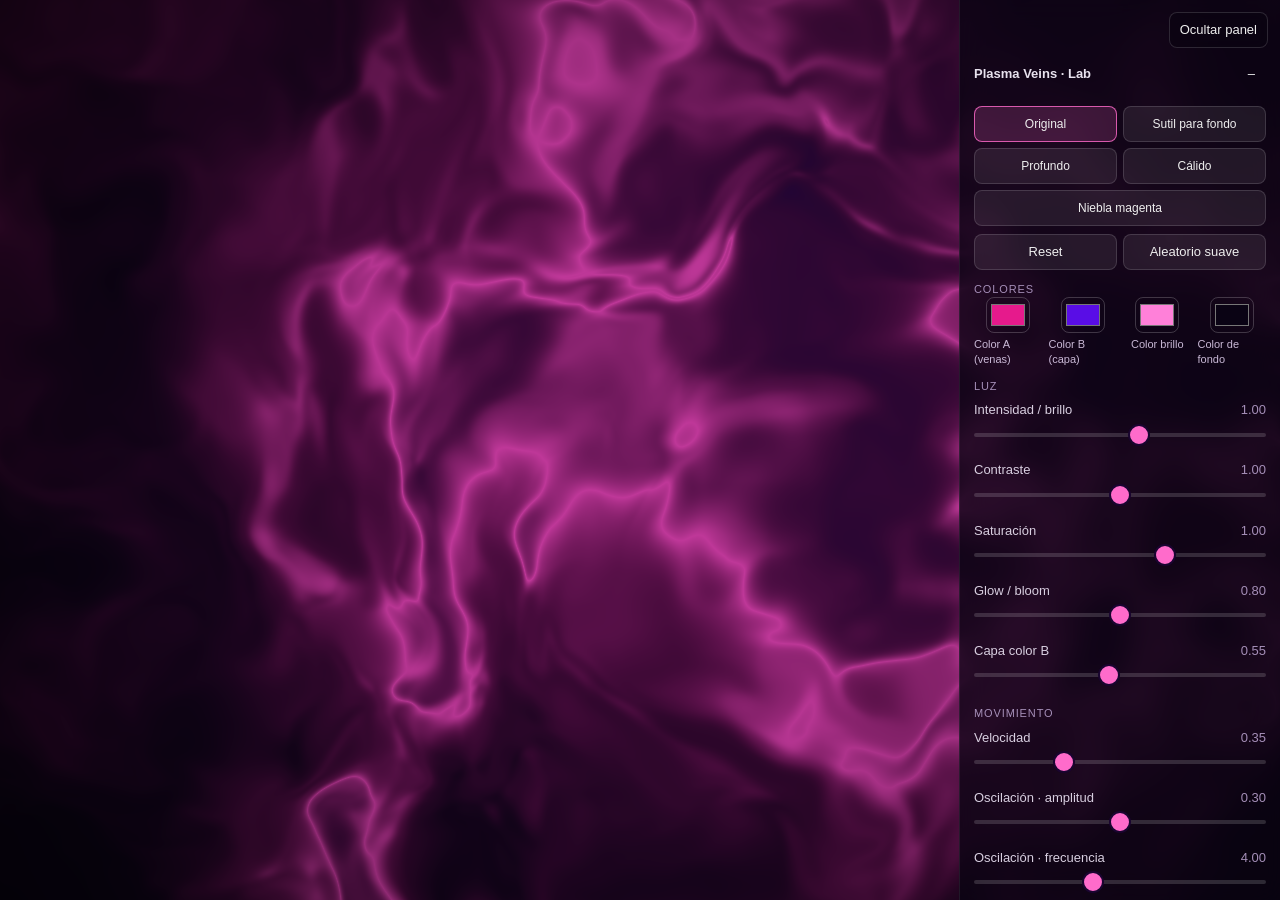
==== plasma-lab.html @ 457581a8 "Add Plasma Veins live-tuning lab page" ====
<!DOCTYPE html>
<html lang="es">
<head>
<meta charset="utf-8" />
<meta name="viewport" content="width=device-width, initial-scale=1, viewport-fit=cover" />
<title>Plasma Veins · Lab</title>
<link rel="stylesheet" href="plasma-lab.css" />
</head>
<body>
<canvas id="c"></canvas>
<div id="fallback" hidden>WebGL no está disponible en este navegador, así que no puedo mostrar el shader en vivo. Igual puedes ajustar los valores y exportarlos.</div>
<button id="togglePanel" class="fab" aria-expanded="true">Ocultar panel</button>
<aside id="panel">
  <header class="ph">
    <strong>Plasma Veins · Lab</strong>
    <button id="collapse" class="ghost" aria-label="Colapsar">–</button>
  </header>
  <div class="pbody">
    <div class="row presets" id="presets"></div>
    <div class="row btns">
      <button id="reset">Reset</button>
      <button id="random">Aleatorio suave</button>
    </div>
    <div id="controls"></div>
    <div class="row btns">
      <button id="copy">Copiar configuración</button>
      <button id="export" class="accent">EXPORT</button>
    </div>
    <p class="hint">Se guarda solo en este navegador y en el enlace (#). Comparte la URL para reproducirla.</p>
    <p class="hint"><a href="./">← Volver a la galería</a></p>
  </div>
</aside>
<div id="exportPanel" hidden>
  <div class="ebox">
    <div class="ebar"><strong>EXPORT · Ignara Universe</strong><span><button id="copyExport">Copiar</button> <button id="closeExport" class="ghost">Cerrar</button></span></div>
    <pre id="exportBody"></pre>
  </div>
</div>
<div id="toast" hidden></div>
<script src="plasma-lab.js"></script>
</body>
</html>
---- plasma-lab.css ----
html,body{margin:0;height:100%;background:#0a0314;overflow:hidden;font:13px/1.35 -apple-system,BlinkMacSystemFont,"Segoe UI",Roboto,sans-serif;color:#e8e2ee;-webkit-text-size-adjust:100%}
canvas{position:fixed;inset:0;width:100%;height:100%;display:block}
#fallback{position:fixed;inset:0;display:flex;align-items:center;justify-content:center;padding:32px;text-align:center;color:#c9b9d6}
button{font:inherit;color:#eee;background:rgba(255,255,255,.08);border:1px solid rgba(255,255,255,.14);border-radius:8px;padding:8px 10px;min-height:36px;cursor:pointer;-webkit-tap-highlight-color:transparent}
button:hover{background:rgba(255,255,255,.14)}
button.ghost{background:none;border-color:transparent}
button.accent{background:rgba(255,31,143,.25);border-color:rgba(255,31,143,.5)}
button.on{border-color:rgba(255,107,203,.8);background:rgba(255,107,203,.18)}
.fab{position:fixed;z-index:20;right:12px;top:calc(12px + env(safe-area-inset-top));background:rgba(10,4,18,.6);backdrop-filter:blur(8px);-webkit-backdrop-filter:blur(8px)}
#panel{position:fixed;z-index:10;top:0;right:0;bottom:0;width:320px;background:rgba(10,4,18,.78);backdrop-filter:blur(14px);-webkit-backdrop-filter:blur(14px);border-left:1px solid rgba(255,255,255,.08);display:flex;flex-direction:column;transition:transform .25s ease}
#panel.hidden{transform:translateX(105%)}
#panel.collapsed .pbody{display:none}
.ph{display:flex;justify-content:space-between;align-items:center;padding:14px 14px 6px;padding-top:calc(56px + env(safe-area-inset-top))}
.pbody{overflow-y:auto;-webkit-overflow-scrolling:touch;padding:0 14px calc(16px + env(safe-area-inset-bottom))}
.row{display:flex;gap:6px;flex-wrap:wrap;margin:8px 0}
.btns button{flex:1}
.presets button{flex:1 1 45%;font-size:12px}
.grp{margin-top:12px;font-size:11px;letter-spacing:.08em;text-transform:uppercase;color:#a58fb8}
.ctl{margin:8px 0}
.ctl label{display:flex;justify-content:space-between;color:#d8cfe0}
.ctl output{color:#a58fb8;font-variant-numeric:tabular-nums}
input[type=range]{width:100%;height:28px;margin:2px 0;-webkit-appearance:none;appearance:none;background:transparent;touch-action:pan-y}
input[type=range]::-webkit-slider-runnable-track{height:4px;background:rgba(255,255,255,.15);border-radius:2px}
input[type=range]::-webkit-slider-thumb{-webkit-appearance:none;width:22px;height:22px;margin-top:-9px;border-radius:50%;background:#ff6bcb;border:2px solid #1a0530}
input[type=range]::-moz-range-track{height:4px;background:rgba(255,255,255,.15);border-radius:2px}
input[type=range]::-moz-range-thumb{width:20px;height:20px;border-radius:50%;background:#ff6bcb;border:2px solid #1a0530}
.colors{display:grid;grid-template-columns:repeat(4,1fr);gap:6px}
.colors label{display:flex;flex-direction:column;align-items:center;font-size:11px;color:#c9b9d6;gap:4px}
input[type=color]{width:44px;height:36px;border:1px solid rgba(255,255,255,.2);border-radius:8px;background:none;padding:2px}
.hint{color:#8d7c9c;font-size:11px}
.hint a{color:#c9b9d6}
#exportPanel{position:fixed;inset:0;z-index:30;background:rgba(0,0,0,.7);display:flex;align-items:center;justify-content:center;padding:12px}
#exportPanel[hidden],#toast[hidden],#fallback[hidden]{display:none}
.ebox{background:#0d0616;border:1px solid rgba(255,255,255,.12);border-radius:12px;width:min(900px,100%);max-height:90vh;display:flex;flex-direction:column}
.ebar{display:flex;justify-content:space-between;align-items:center;padding:10px 12px;border-bottom:1px solid rgba(255,255,255,.08)}
#exportBody{margin:0;padding:12px;overflow:auto;font:11px/1.4 ui-monospace,Menlo,monospace;white-space:pre-wrap;word-break:break-all;-webkit-user-select:text;user-select:text}
#toast{position:fixed;z-index:40;left:50%;bottom:calc(24px + env(safe-area-inset-bottom));transform:translateX(-50%);background:rgba(20,8,30,.92);border:1px solid rgba(255,255,255,.15);padding:8px 14px;border-radius:999px}
@media (max-width:700px){
  #panel{top:auto;left:0;width:auto;max-height:58vh;border-left:0;border-top:1px solid rgba(255,255,255,.1);border-radius:16px 16px 0 0}
  #panel.hidden{transform:translateY(105%)}
  .ph{padding-top:12px}
  .ph::before{content:"";position:absolute;left:50%;top:6px;width:36px;height:4px;margin-left:-18px;border-radius:2px;background:rgba(255,255,255,.25)}
}
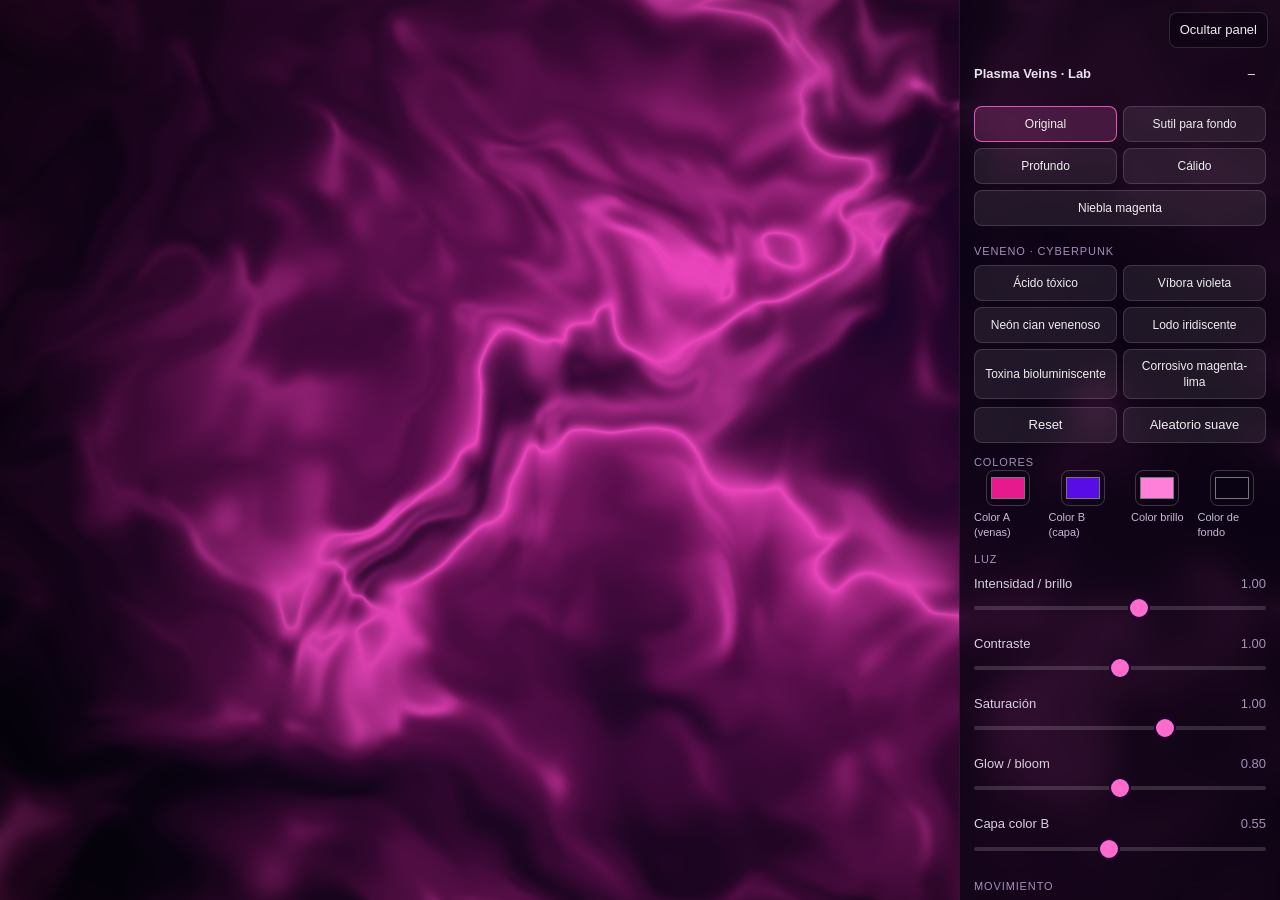
==== commit df9e398c: "Plasma Lab: 6 Veneno·Cyberpunk presets, oily sheen control, Ignara logo overlay when panel hidden" ====
--- a/plasma-lab.html
+++ b/plasma-lab.html
@@ -9,6 +9,7 @@
 <body>
 <canvas id="c"></canvas>
 <div id="fallback" hidden>WebGL no está disponible en este navegador, así que no puedo mostrar el shader en vivo. Igual puedes ajustar los valores y exportarlos.</div>
+<img id="logo" src="ignara-wordmark.svg" alt="Ignara" aria-hidden="true" />
 <button id="togglePanel" class="fab" aria-expanded="true">Ocultar panel</button>
 <aside id="panel">
   <header class="ph">
--- a/plasma-lab.css
+++ b/plasma-lab.css
@@ -41,3 +41,6 @@
   .ph{padding-top:12px}
   .ph::before{content:"";position:absolute;left:50%;top:6px;width:36px;height:4px;margin-left:-18px;border-radius:2px;background:rgba(255,255,255,.25)}
 }
+#logo{position:fixed;z-index:5;left:50%;top:50%;transform:translate(-50%,-50%);width:26vw;max-width:360px;height:auto;filter:brightness(0) invert(1);pointer-events:none;opacity:0;transition:opacity .3s ease}
+body.panel-hidden #logo{opacity:1}
+@media (max-width:700px){#logo{width:45vw}}
